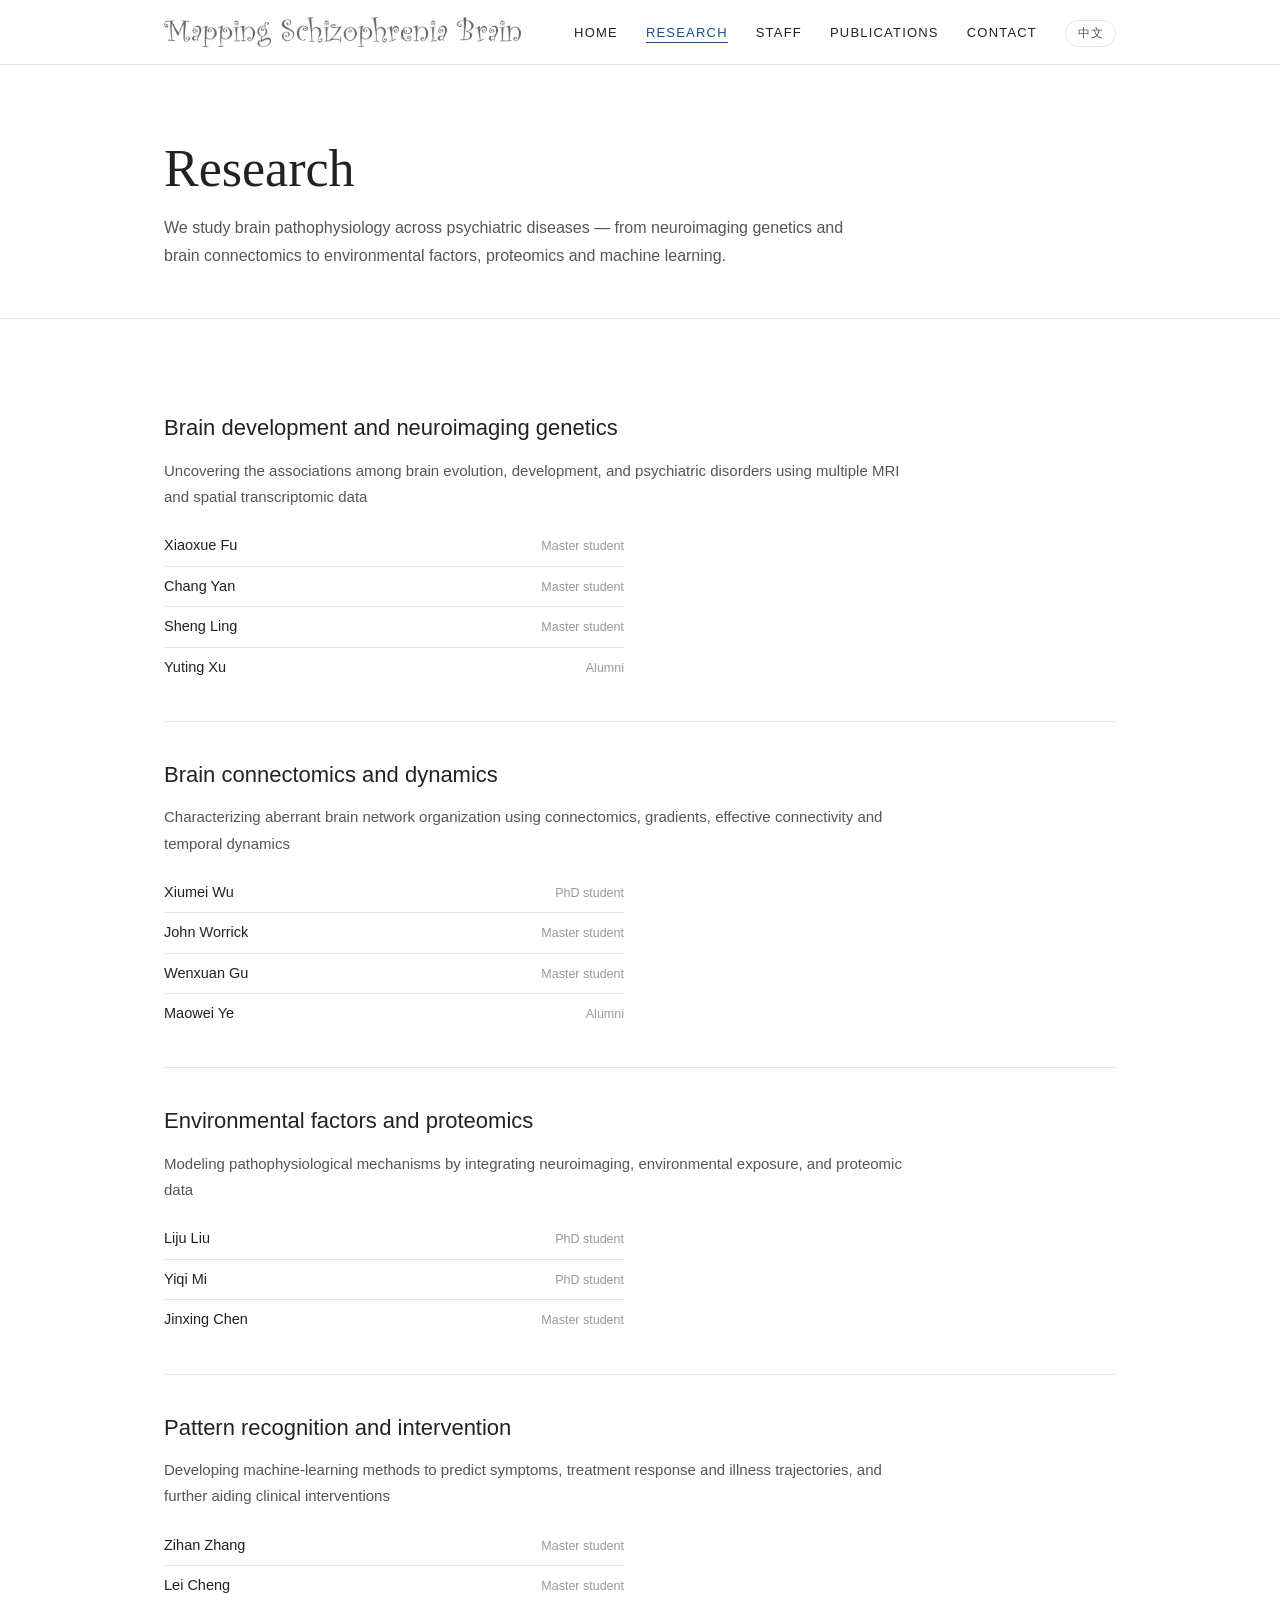
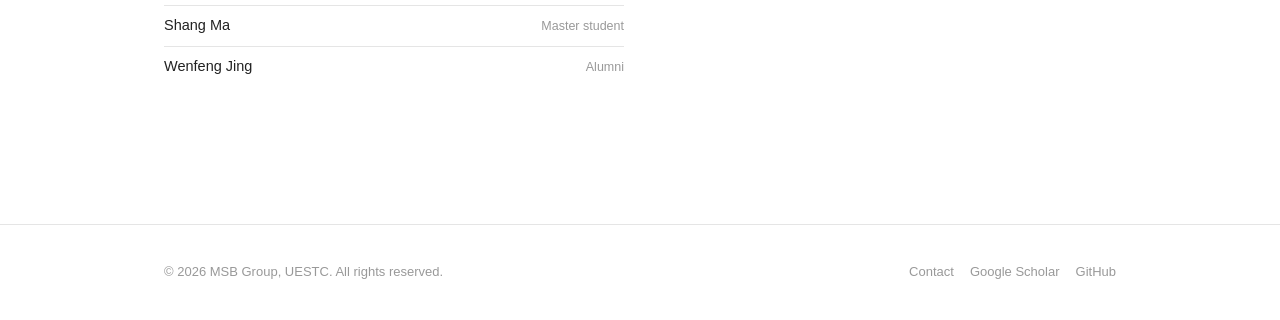
==== research/index.html @ 4503dab4 "feat: rebuild home (6 sections), rename people to staff, add research/highlights data, new logos, ge" ====
<!DOCTYPE html>
<html lang="en">
<head>
  <meta charset="utf-8">
  <meta name="viewport" content="width=device-width, initial-scale=1">
  <title>Research — MSB | UESTC</title>
  <meta name="description" content="Research directions of the MSB group: brain development and neuroimaging genetics, brain connectomics and dynamics, environmental factors and proteomics, pattern recognition and intervention.">
  <link rel="icon" type="image/svg+xml" href="/assets/img/logo-square.svg">
  <link rel="stylesheet" href="/assets/css/style.css">
</head>
<body data-page="research">
  <div id="site-header"></div>

  <main>
    <section class="page-head">
      <div class="wrap">
        <h1 data-i18n="research.title"></h1>
        <p data-i18n="research.lead"></p>
      </div>
    </section>

    <section class="page-body">
      <div class="wrap">
        <div id="research-list"></div>
      </div>
    </section>
  </main>

  <div id="site-footer"></div>
  <script src="/assets/js/site.js"></script>
  <script src="/assets/js/research.js"></script>
</body>
</html>
---- assets/css/style.css ----
/* ============================================================
   MSB — Mapping Schizophrenia Brain · Design System
   Minimal academic style (inspired by cng-lab.github.io)
   ============================================================ */

:root {
  --accent: #1a4f8a;
  --accent-soft: #e8f0f8;
  --text: #222;
  --text-2: #555;
  --text-3: #999;
  --line: #e5e5e5;
  --bg: #ffffff;
  --bg-soft: #fafafa;
  --maxw: 1000px;
  --font-sans: "Helvetica Neue", Helvetica, Arial, "PingFang SC", "Hiragino Sans GB", "Microsoft YaHei", sans-serif;
  --font-serif: Georgia, "Times New Roman", "Songti SC", serif;
}

* { margin: 0; padding: 0; box-sizing: border-box; }

html { scroll-behavior: smooth; }

body {
  font-family: var(--font-sans);
  font-weight: 300;
  line-height: 1.75;
  color: var(--text);
  background: var(--bg);
  -webkit-font-smoothing: antialiased;
}

.wrap { max-width: var(--maxw); margin: 0 auto; padding: 0 24px; }

a { color: var(--accent); text-decoration: none; }
a:hover { text-decoration: underline; }

img { max-width: 100%; display: block; }

/* ---------------- Header / Nav ---------------- */
.site-header {
  position: sticky;
  top: 0;
  z-index: 100;
  background: rgba(255, 255, 255, 0.96);
  backdrop-filter: blur(6px);
  border-bottom: 1px solid var(--line);
}

.nav-wrap {
  display: flex;
  align-items: center;
  justify-content: space-between;
  height: 64px;
}

.brand { display: flex; align-items: center; gap: 10px; color: var(--text); }
.brand:hover { text-decoration: none; }

.brand-logo { height: 30px; width: auto; display: block; }

.nav-links { display: flex; align-items: center; gap: 28px; list-style: none; }

.nav-links a {
  color: var(--text);
  font-size: 13px;
  font-weight: 500;
  letter-spacing: 1.2px;
  text-transform: uppercase;
  padding-bottom: 2px;
  border-bottom: 1.5px solid transparent;
}

.nav-links a:hover { color: var(--accent); text-decoration: none; }
.nav-links a.active { color: var(--accent); border-bottom-color: var(--accent); }

.lang-toggle {
  font-family: var(--font-sans);
  font-size: 12px;
  letter-spacing: 0.5px;
  color: var(--text-2);
  background: none;
  border: 1px solid var(--line);
  border-radius: 999px;
  padding: 4px 12px;
  cursor: pointer;
  transition: all 0.2s;
}
.lang-toggle:hover { color: var(--accent); border-color: var(--accent); }

.menu-btn { display: none; background: none; border: none; font-size: 20px; cursor: pointer; color: var(--text); }

/* ---------------- Main ---------------- */
main { min-height: 70vh; }

.page-body { padding: 56px 0 80px; }

/* Hero */
.hero { padding: 88px 0 64px; border-bottom: 1px solid var(--line); }

.hero-mark { height: 104px; width: auto; margin-bottom: 30px; }

.hero h1 {
  font-family: var(--font-serif);
  font-size: 52px;
  font-weight: 400;
  line-height: 1.22;
  max-width: 900px;
  margin-bottom: 26px;
}

.hero p { font-size: 18px; color: var(--text-2); max-width: 780px; }

/* Section */
.section { padding: 64px 0; border-bottom: 1px solid var(--line); }
.section:last-child { border-bottom: none; }

.section-title {
  font-family: var(--font-serif);
  font-size: 32px;
  font-weight: 400;
  margin-bottom: 8px;
}

.section-sub { color: var(--text-3); font-size: 14px; margin-bottom: 40px; letter-spacing: 0.3px; }

h2.block-title {
  font-size: 15px;
  font-weight: 600;
  letter-spacing: 2px;
  text-transform: uppercase;
  color: var(--text-2);
  margin: 48px 0 24px;
  padding-top: 40px;
  border-top: 1px solid var(--line);
}
h2.block-title:first-of-type { border-top: none; padding-top: 0; margin-top: 0; }

/* Page header (sub pages) */
.page-head { padding: 72px 0 48px; border-bottom: 1px solid var(--line); margin-bottom: 0; }
.page-head h1 { font-family: var(--font-serif); font-size: 52px; font-weight: 400; line-height: 1.22; margin-bottom: 14px; }
.page-head p { color: var(--text-2); max-width: 680px; font-size: 16px; }

/* Research directions (research page) */
.res-block { padding: 34px 0; border-bottom: 1px solid var(--line); }
.res-block:last-child { border-bottom: none; }
.res-block h3 { font-size: 22px; font-weight: 500; margin-bottom: 10px; }
.res-block .dir-desc { font-size: 15px; max-width: 760px; }
.res-block .dir-members { max-width: 460px; margin-top: 16px; }

/* People */
.pi-card {
  display: grid;
  grid-template-columns: 160px 1fr;
  gap: 36px;
  align-items: start;
  padding: 40px;
  background: var(--bg-soft);
  border: 1px solid var(--line);
  border-radius: 12px;
  margin-bottom: 8px;
}

.pi-card h3 { font-size: 24px; font-weight: 500; margin-bottom: 4px; }
.pi-card .pi-role { color: var(--accent); font-size: 14px; font-weight: 500; margin-bottom: 12px; }
.pi-card p { color: var(--text-2); font-size: 14.5px; margin-bottom: 10px; }

.people-grid {
  display: grid;
  grid-template-columns: repeat(auto-fill, minmax(280px, 1fr));
  gap: 20px;
}

.member-card {
  border: 1px solid var(--line);
  border-radius: 12px;
  padding: 28px;
  display: flex;
  gap: 18px;
  align-items: flex-start;
  transition: border-color 0.2s, box-shadow 0.2s;
  background: var(--bg);
}
.member-card:hover { border-color: #cfd8e3; box-shadow: 0 4px 16px rgba(26, 79, 138, 0.06); }

.avatar {
  width: 64px;
  height: 64px;
  border-radius: 50%;
  object-fit: cover;
  flex-shrink: 0;
  background: var(--accent-soft);
  color: var(--accent);
  display: flex;
  align-items: center;
  justify-content: center;
  font-weight: 600;
  font-size: 20px;
  letter-spacing: 0.5px;
}
.avatar.lg { width: 160px; height: 160px; font-size: 42px; border-radius: 16px; }

.member-info { min-width: 0; }
.member-name { font-size: 17px; font-weight: 500; }
.member-role { font-size: 12.5px; color: var(--accent); font-weight: 500; margin: 2px 0 8px; }
.member-research { font-size: 13.5px; color: var(--text-2); line-height: 1.6; margin-bottom: 10px; }

.member-links { display: flex; gap: 10px; }
.member-links a { color: var(--text-3); display: inline-flex; }
.member-links a:hover { color: var(--accent); }
.member-links svg { width: 18px; height: 18px; }

.member-dest { font-size: 13px; color: var(--text-3); margin-top: 6px; }

/* Publications */
.pub-stats {
  display: flex;
  gap: 48px;
  flex-wrap: wrap;
  padding: 28px 0;
}

.pub-stat .num { font-family: var(--font-serif); font-size: 34px; color: var(--text); line-height: 1.1; }
.pub-stat .lbl { font-size: 12px; letter-spacing: 1px; text-transform: uppercase; color: var(--text-3); margin-top: 4px; }

.pub-toolbar {
  display: flex;
  justify-content: space-between;
  align-items: center;
  gap: 16px;
  flex-wrap: wrap;
  margin: 8px 0 8px;
}

.pub-search {
  font-family: var(--font-sans);
  font-size: 14px;
  padding: 8px 14px;
  border: 1px solid var(--line);
  border-radius: 999px;
  width: 280px;
  max-width: 100%;
  outline: none;
}
.pub-search:focus { border-color: var(--accent); }

.pub-updated { font-size: 12.5px; color: var(--text-3); }

.pub-year {
  font-family: var(--font-serif);
  font-size: 22px;
  color: var(--accent);
  margin: 36px 0 4px;
}

.pub-item { padding: 20px 0; border-bottom: 1px solid var(--line); }
.pub-item:last-child { border-bottom: none; }

.pub-title { font-size: 16px; font-weight: 500; line-height: 1.5; }
.pub-title a { color: var(--text); }
.pub-title a:hover { color: var(--accent); }

.pub-authors { font-size: 13.5px; color: var(--text-2); margin-top: 4px; }
.pub-venue { font-size: 13px; color: var(--text-3); font-style: italic; margin-top: 2px; }

.pub-cite {
  display: inline-block;
  font-size: 12px;
  color: var(--accent);
  background: var(--accent-soft);
  border-radius: 999px;
  padding: 1px 10px;
  margin-top: 8px;
}

.pagination { display: flex; gap: 8px; justify-content: center; margin-top: 48px; flex-wrap: wrap; }
.pagination button {
  font-family: var(--font-sans);
  min-width: 36px;
  height: 36px;
  border: 1px solid var(--line);
  background: var(--bg);
  border-radius: 8px;
  font-size: 13.5px;
  color: var(--text-2);
  cursor: pointer;
}
.pagination button:hover { border-color: var(--accent); color: var(--accent); }
.pagination button.cur { background: var(--accent); border-color: var(--accent); color: #fff; }
.pagination button:disabled { opacity: 0.35; cursor: default; }

/* Contact */
.contact-grid { display: grid; grid-template-columns: 1.2fr 1fr; gap: 56px; align-items: start; }
.contact-item { padding: 22px 0; border-bottom: 1px solid var(--line); }
.contact-item:first-child { padding-top: 0; }
.contact-item h3 { font-size: 13px; letter-spacing: 1.5px; text-transform: uppercase; color: var(--text-3); font-weight: 500; margin-bottom: 8px; }
.contact-item p { font-size: 16px; }
.qr-box { text-align: center; }
.qr-box img { width: 220px; margin: 0 auto 14px; border: 1px solid var(--line); border-radius: 12px; }
.qr-box p { font-size: 13.5px; color: var(--text-2); }

/* Footer */
.site-footer { border-top: 1px solid var(--line); padding: 36px 0; margin-top: 24px; }
.footer-inner {
  display: flex;
  justify-content: space-between;
  align-items: center;
  gap: 16px;
  flex-wrap: wrap;
  font-size: 13px;
  color: var(--text-3);
}
.footer-inner a { color: var(--text-3); margin-left: 16px; }
.footer-inner a:hover { color: var(--accent); }

/* Utility */
.muted { color: var(--text-3); }
.mt-24 { margin-top: 24px; }

/* ---------------- Home: research directions ---------------- */
.dir-grid {
  display: grid;
  grid-template-columns: repeat(2, 1fr);
  gap: 22px;
  margin-top: 8px;
}

.dir-card {
  border: 1px solid var(--line);
  border-radius: 14px;
  padding: 28px 30px;
  transition: border-color 0.25s, box-shadow 0.25s;
}
.dir-card:hover { border-color: #cfd8e3; box-shadow: 0 6px 22px rgba(26, 79, 138, 0.07); }

.dir-card h3 { font-size: 19px; font-weight: 500; line-height: 1.35; margin-bottom: 10px; }
.dir-desc { font-size: 14px; color: var(--text-2); margin-bottom: 16px; }

.dir-members { list-style: none; }
.dir-members li {
  display: flex;
  justify-content: space-between;
  align-items: baseline;
  gap: 12px;
  padding: 7px 0;
  border-top: 1px solid var(--line);
  font-size: 14.5px;
}
.dir-members li:first-child { border-top: none; }
.dir-members a { color: var(--text); }
.dir-members a:hover { color: var(--accent); text-decoration: none; }
.dir-role { font-size: 12.5px; color: var(--text-3); white-space: nowrap; }

/* ---------------- Home: recent publications ---------------- */
.papers-layout {
  display: grid;
  grid-template-columns: minmax(0, 360px) 1fr;
  gap: 44px;
  align-items: start;
  margin-top: 8px;
}

.papers-carousel { position: relative; }

.pc-viewport {
  overflow: hidden;
  border-radius: 12px;
  border: 1px solid var(--line);
  background: var(--bg-soft);
}

.pc-track { display: flex; transition: transform 0.5s cubic-bezier(0.22, 0.61, 0.36, 1); }

.pc-slide { flex: 0 0 100%; display: block; }

.pc-cover {
  position: relative;
  display: flex;
  align-items: center;
  justify-content: center;
  aspect-ratio: 3 / 4;
  overflow: hidden;
}
.pc-cover img { width: 100%; height: 100%; object-fit: cover; display: block; }

.pc-fallback {
  display: none;
  flex-direction: column;
  gap: 12px;
  padding: 30px 26px;
  text-align: center;
}
.pc-cover.no-cover { background: linear-gradient(160deg, #eef3f9, #dde7f2); }
.pc-cover.no-cover img { display: none; }
.pc-cover.no-cover .pc-fallback { display: flex; }
.pc-fallback .pc-venue { font-size: 11.5px; letter-spacing: 1px; text-transform: uppercase; color: var(--accent); font-weight: 600; }
.pc-fallback .pc-title { font-family: var(--font-serif); font-size: 16px; line-height: 1.5; color: var(--text); }

.pc-arrow {
  position: absolute;
  top: 50%;
  transform: translateY(-50%);
  width: 38px;
  height: 38px;
  border-radius: 50%;
  border: 1px solid var(--line);
  background: rgba(255, 255, 255, 0.94);
  color: var(--text-2);
  font-size: 18px;
  line-height: 1;
  cursor: pointer;
  display: flex;
  align-items: center;
  justify-content: center;
  transition: border-color 0.2s, color 0.2s;
  z-index: 2;
}
.pc-arrow:hover { border-color: var(--accent); color: var(--accent); }
.pc-prev { left: 10px; }
.pc-next { right: 10px; }

.papers-list { list-style: none; }
.papers-list li {
  padding: 16px 0;
  border-bottom: 1px solid var(--line);
}
.papers-list li:first-child { padding-top: 0; }
.papers-list li:last-child { border-bottom: none; }
.papers-list a { color: var(--text); font-size: 15.5px; font-weight: 500; line-height: 1.5; }
.papers-list a:hover { color: var(--accent); text-decoration: none; }
.papers-list li.active a { color: var(--accent); }
.paper-meta { display: flex; gap: 14px; align-items: center; margin-top: 6px; flex-wrap: wrap; }
.paper-venue { font-size: 13px; color: var(--text-3); font-style: italic; }
.paper-cite { font-size: 12px; color: var(--accent); background: var(--accent-soft); border-radius: 999px; padding: 1px 10px; }

/* ---------------- Home: team photo ---------------- */
.team-link { display: block; }
.team-link:hover { text-decoration: none; }

.team-photo {
  position: relative;
  margin: 8px 0 0;
  border-radius: 16px;
  overflow: hidden;
  border: 1px solid var(--line);
  transition: transform 0.5s cubic-bezier(0.22, 0.61, 0.36, 1);
}
.team-photo img {
  width: 100%;
  height: auto;
  display: block;
  transform-origin: center center;
}
.team-link:hover .team-photo { transform: scale(1.008); }

.team-cta {
  display: inline-block;
  margin-top: 14px;
  font-size: 13.5px;
  color: var(--accent);
  letter-spacing: 0.3px;
}
.team-link:hover .team-cta { text-decoration: underline; }

/* ---------------- Home: Principal Investigator ---------------- */
.pi-layout {
  display: grid;
  grid-template-columns: 280px 1fr;
  gap: 48px;
  align-items: start;
  margin-top: 12px;
}

.pi-photo {
  width: 100%;
  border-radius: 14px;
  border: 1px solid var(--line);
  display: block;
}

.pi-info h3 { font-size: 28px; font-weight: 500; margin-bottom: 6px; }
.pi-title { font-size: 15px; margin-bottom: 10px; }
.pi-title a { color: var(--accent); }
.pi-affil { font-size: 14px; color: var(--text-2); margin-bottom: 24px; }

.cv-head {
  font-size: 13px;
  font-weight: 600;
  letter-spacing: 1.6px;
  text-transform: uppercase;
  color: var(--text-3);
  margin: 22px 0 10px;
}

.cv-list { list-style: none; }
.cv-list li {
  position: relative;
  padding: 5px 0 5px 18px;
  font-size: 14.5px;
  color: var(--text-2);
}
.cv-list li::before {
  content: "";
  position: absolute;
  left: 0;
  top: 14px;
  width: 6px;
  height: 6px;
  border-radius: 50%;
  background: var(--accent);
  opacity: 0.55;
}

/* ---------------- Home: funding ---------------- */
.funding-list { list-style: none; }
.funding-list li {
  padding: 16px 0;
  border-bottom: 1px solid var(--line);
  font-size: 15px;
  color: var(--text-2);
  line-height: 1.7;
}
.funding-list li:last-child { border-bottom: none; }

/* ---------------- Carousel (people page) ---------------- */
.carousel { position: relative; margin-top: 4px; }

.carousel-viewport {
  overflow: hidden;
  border-radius: 14px;
  border: 1px solid var(--line);
  background: var(--bg-soft);
}

.carousel-track {
  display: flex;
  transition: transform 0.65s cubic-bezier(0.22, 0.61, 0.36, 1);
  will-change: transform;
}

.carousel-slide {
  position: relative;
  flex: 0 0 100%;
  margin: 0;
  aspect-ratio: 3 / 2;
}

.carousel-slide img {
  width: 100%;
  height: 100%;
  object-fit: cover;
  display: block;
}

.carousel-cap {
  position: absolute;
  left: 0;
  right: 0;
  bottom: 0;
  padding: 34px 18px 12px;
  font-size: 13.5px;
  color: #fff;
  background: linear-gradient(transparent, rgba(0, 0, 0, 0.55));
  pointer-events: none;
}

.carousel-arrow {
  position: absolute;
  top: 50%;
  transform: translateY(-50%);
  width: 42px;
  height: 42px;
  border-radius: 50%;
  border: 1px solid var(--line);
  background: rgba(255, 255, 255, 0.92);
  color: var(--text-2);
  font-size: 20px;
  line-height: 1;
  cursor: pointer;
  display: flex;
  align-items: center;
  justify-content: center;
  opacity: 0;
  transition: opacity 0.25s, border-color 0.2s, color 0.2s;
  z-index: 2;
}
.carousel:hover .carousel-arrow,
.carousel-arrow:focus-visible { opacity: 1; }
.carousel-arrow:hover { border-color: var(--accent); color: var(--accent); }
.carousel-prev { left: 14px; }
.carousel-next { right: 14px; }

.carousel-dots {
  display: flex;
  justify-content: center;
  gap: 8px;
  margin-top: 16px;
}

.carousel-dot {
  width: 8px;
  height: 8px;
  padding: 0;
  border: none;
  border-radius: 50%;
  background: #cfd8e3;
  cursor: pointer;
  transition: background 0.25s, transform 0.25s;
}
.carousel-dot:hover { background: #a9b8c9; }
.carousel-dot.active { background: var(--accent); transform: scale(1.3); }

@media (prefers-reduced-motion: reduce) {
  .carousel-track { transition: none; }
}

/* ---------------- Member JSON generator ---------------- */
.mform {
  display: grid;
  grid-template-columns: repeat(2, 1fr);
  gap: 18px;
}
.mform .full { grid-column: 1 / -1; }

.mfield label {
  display: block;
  font-size: 13px;
  font-weight: 500;
  color: var(--text-2);
  margin-bottom: 6px;
}

.mfield input[type="text"],
.mfield input[type="url"],
.mfield input[type="email"],
.mfield input[type="number"],
.mfield select {
  width: 100%;
  font: inherit;
  font-size: 14px;
  padding: 9px 12px;
  border: 1px solid var(--line);
  border-radius: 8px;
  color: var(--text);
  background: var(--bg);
}
.mfield input:focus, .mfield select:focus { outline: none; border-color: var(--accent); }

.mfield .hint { font-size: 12px; color: var(--text-3); margin-top: 5px; }

.checkfield .check {
  display: flex;
  align-items: center;
  gap: 8px;
  font-weight: 400;
  font-size: 14px;
  color: var(--text-2);
}
.checkfield input { width: auto; }

.mform-actions {
  display: flex;
  align-items: center;
  gap: 14px;
  margin-top: 26px;
  flex-wrap: wrap;
}

.mbtn {
  font: inherit;
  font-size: 14px;
  padding: 10px 22px;
  border-radius: 999px;
  border: 1px solid var(--line);
  background: var(--bg);
  color: var(--text);
  cursor: pointer;
  transition: border-color 0.2s, color 0.2s, background 0.2s;
}
.mbtn:hover { border-color: var(--accent); color: var(--accent); }
.mbtn.primary { background: var(--accent); border-color: var(--accent); color: #fff; }
.mbtn.primary:hover { background: #16437a; color: #fff; }

.mj-status { font-size: 13px; color: var(--accent); }

.mj-output {
  background: var(--bg-soft);
  border: 1px solid var(--line);
  border-radius: 10px;
  padding: 18px;
  overflow: auto;
  max-height: 420px;
  font-family: Consolas, Menlo, monospace;
  font-size: 12.5px;
  line-height: 1.6;
}

.mj-steps { padding-left: 22px; font-size: 15px; color: var(--text-2); }
.mj-steps li { padding: 6px 0; }

@media (max-width: 800px) {
  .mform { grid-template-columns: 1fr; }
}

/* ---------------- Responsive ---------------- */
@media (max-width: 800px) {
  .menu-btn { display: block; }
  .brand-logo { height: 22px; }

  .nav-links {
    display: none;
    position: absolute;
    top: 64px;
    left: 0;
    right: 0;
    background: var(--bg);
    flex-direction: column;
    align-items: center;
    gap: 0;
    padding: 12px 0 20px;
    border-bottom: 1px solid var(--line);
    box-shadow: 0 8px 16px rgba(0, 0, 0, 0.04);
  }
  .nav-links.open { display: flex; }
  .nav-links li { padding: 10px 0; }
  .nav-links .lang-item { margin-top: 8px; }

  .hero { padding: 56px 0 44px; }
  .hero-mark { height: 70px; margin-bottom: 22px; }
  .hero h1 { font-size: 32px; }
  .page-head h1 { font-size: 32px; }

  .pi-card { grid-template-columns: 1fr; padding: 28px; }
  .avatar.lg { width: 120px; height: 120px; }

  .dir-grid { grid-template-columns: 1fr; }
  .papers-layout { grid-template-columns: 1fr; gap: 30px; }
  .papers-carousel { max-width: 320px; }
  .pi-layout { grid-template-columns: 1fr; gap: 26px; }
  .pi-photo { max-width: 220px; }
  .contact-grid { grid-template-columns: 1fr; gap: 32px; }
  .pub-stats { gap: 28px; }
  .pub-search { width: 100%; }
}
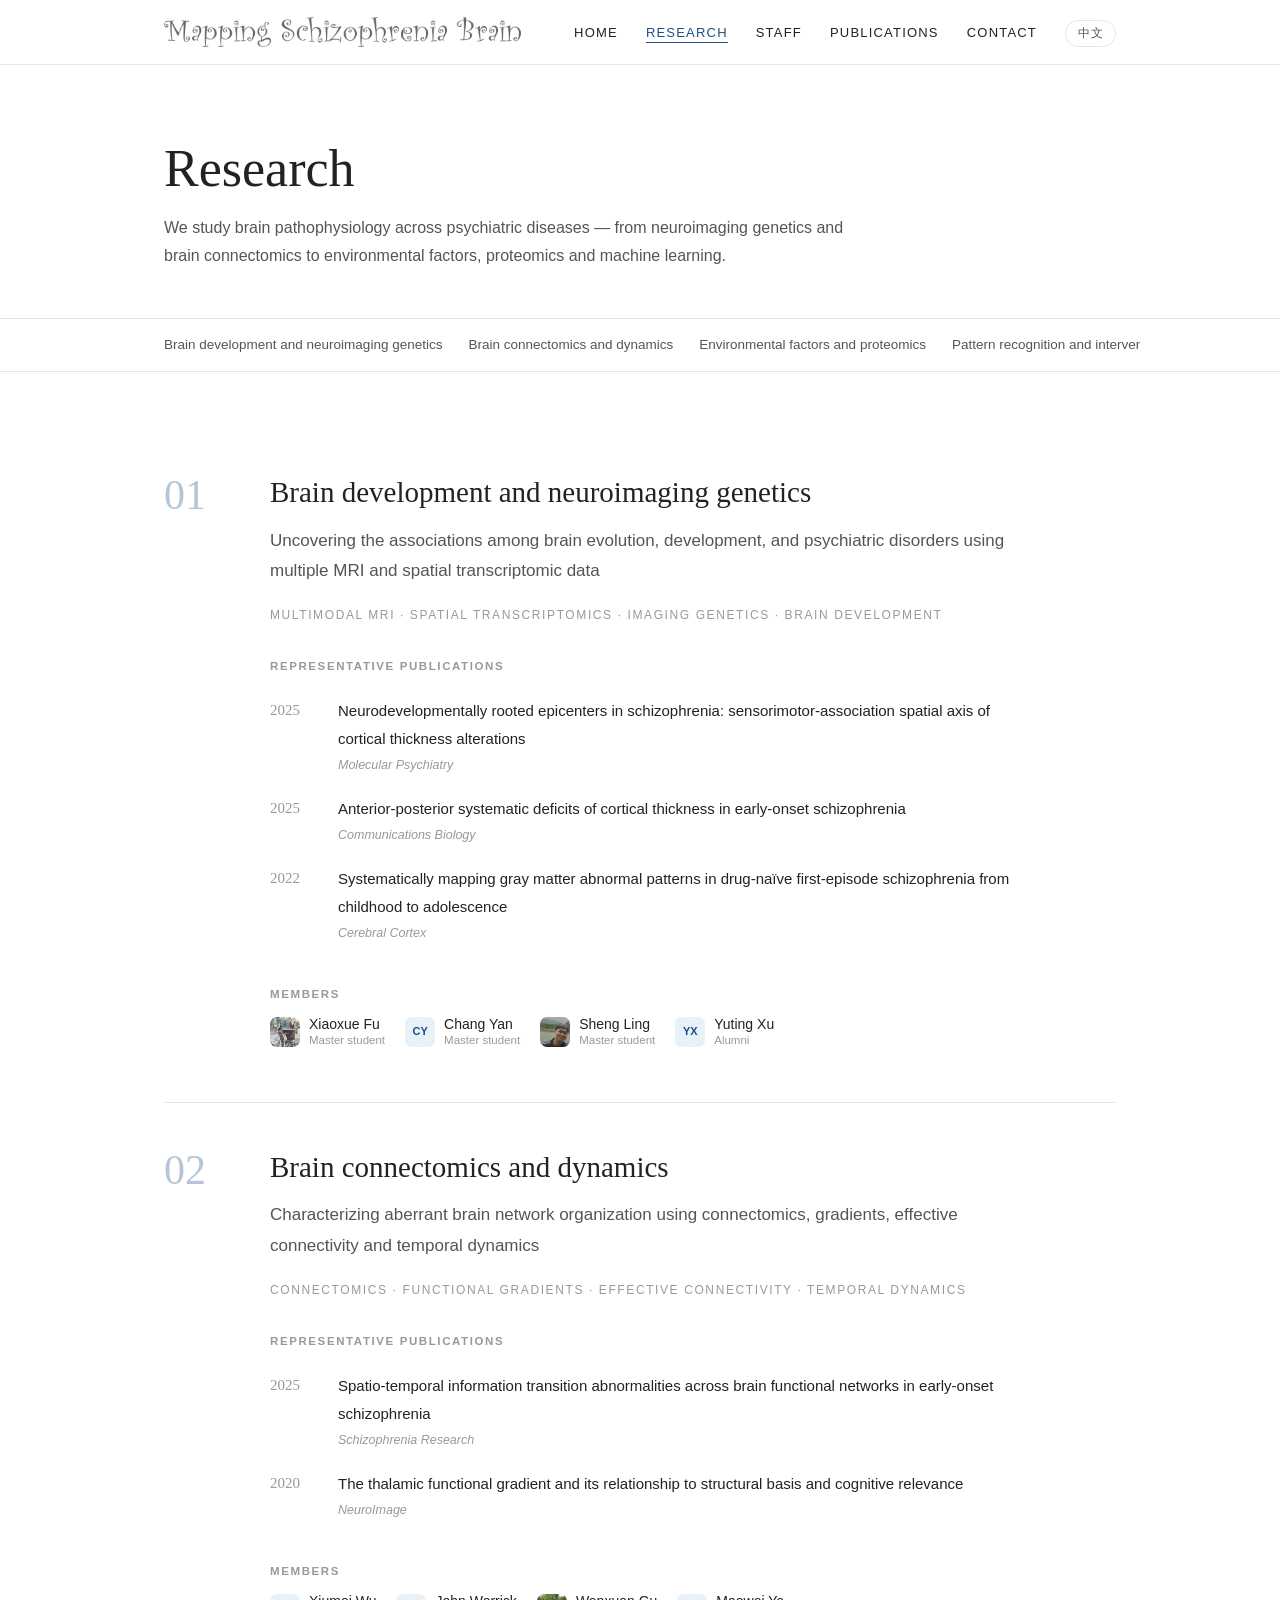
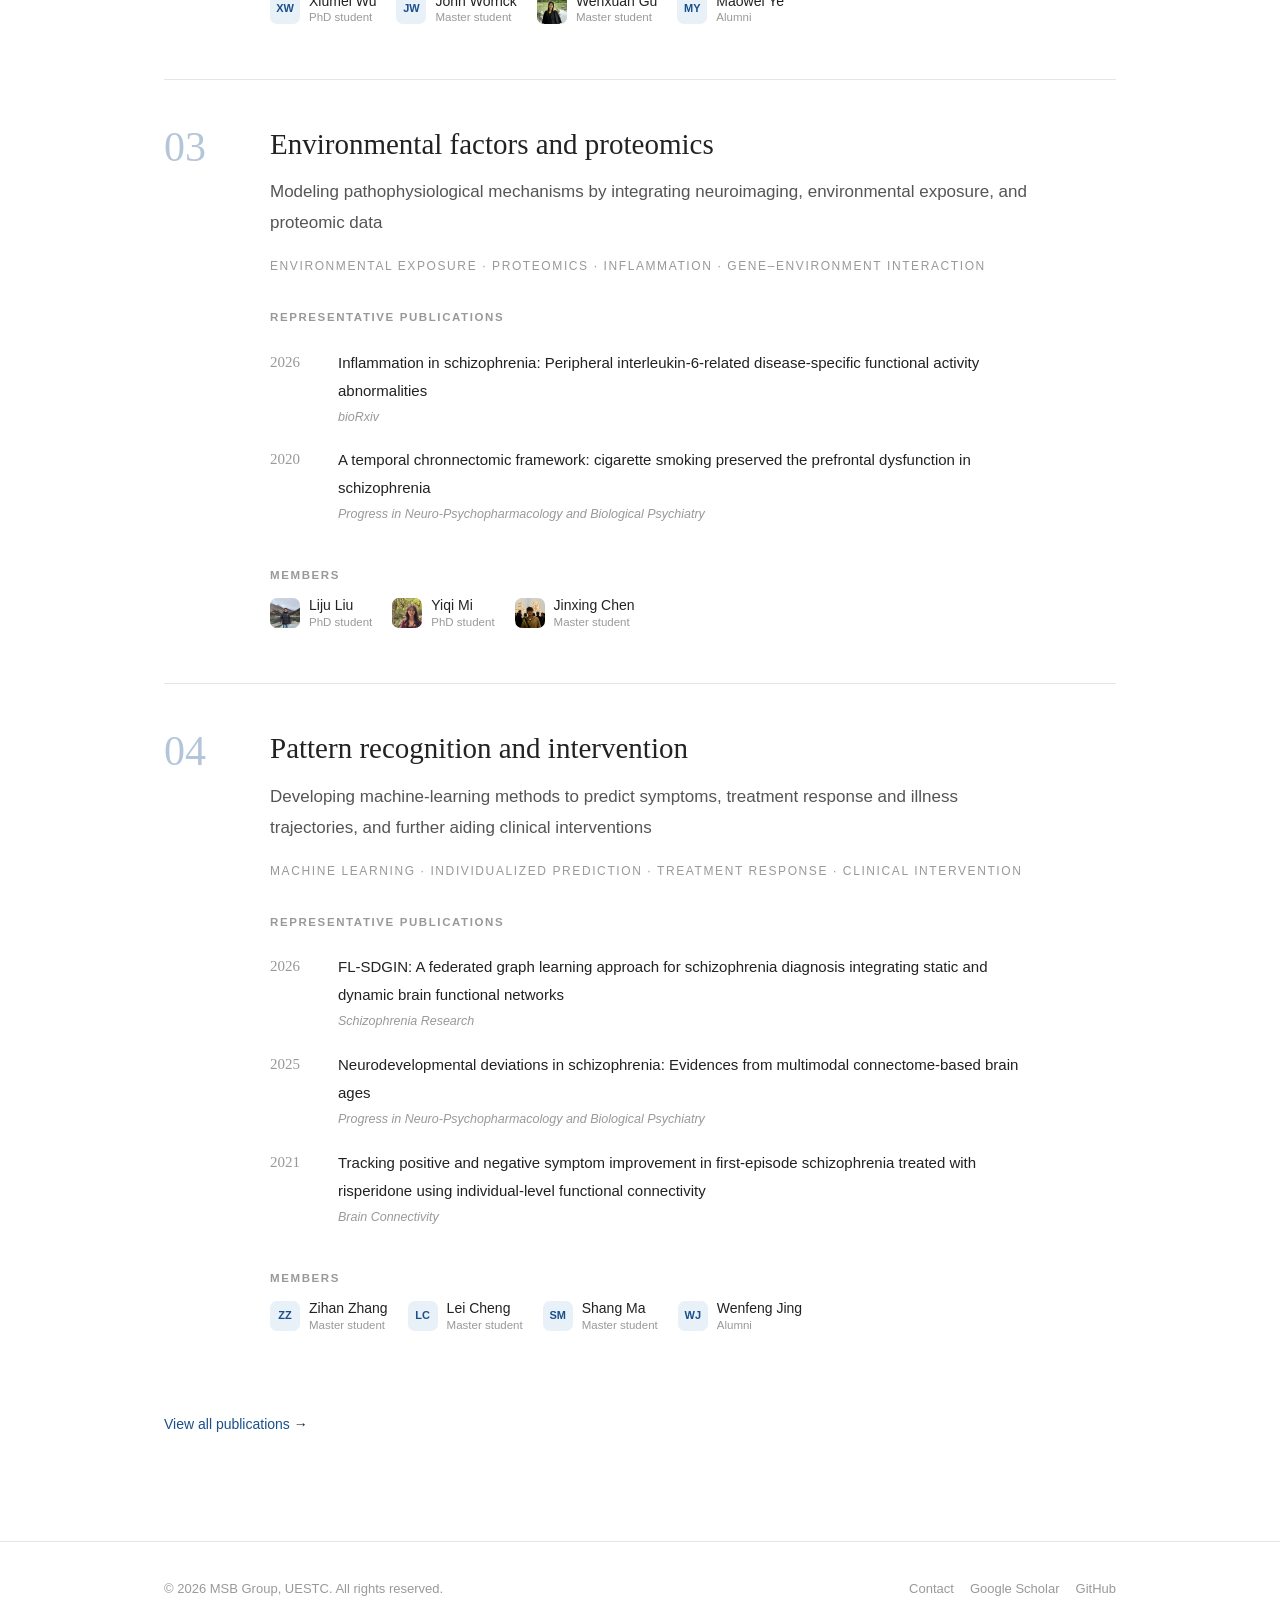
==== commit 29112f31: "style(research): magazine layout (index numbers, keyword line, hanging-year papers, member avatars, " ====
--- a/research/index.html
+++ b/research/index.html
@@ -19,9 +19,14 @@
       </div>
     </section>
 
+    <nav class="res-nav" id="research-nav"></nav>
+
     <section class="page-body">
       <div class="wrap">
         <div id="research-list"></div>
+        <p class="res-allpubs">
+          <a href="/publications/" data-i18n="research.allpubs"></a> →
+        </p>
       </div>
     </section>
   </main>
--- a/assets/css/style.css
+++ b/assets/css/style.css
@@ -141,12 +141,102 @@
 .page-head h1 { font-family: var(--font-serif); font-size: 52px; font-weight: 400; line-height: 1.22; margin-bottom: 14px; }
 .page-head p { color: var(--text-2); max-width: 680px; font-size: 16px; }
 
-/* Research directions (research page) */
-.res-block { padding: 34px 0; border-bottom: 1px solid var(--line); }
+/* Research page: magazine layout */
+.res-nav {
+  position: sticky;
+  top: 64px;
+  z-index: 90;
+  background: var(--bg);
+  border-bottom: 1px solid var(--line);
+}
+.res-nav-inner {
+  display: flex;
+  gap: 26px;
+  padding-top: 14px;
+  padding-bottom: 14px;
+  overflow-x: auto;
+}
+.res-nav a { font-size: 13.5px; color: var(--text-2); white-space: nowrap; }
+.res-nav a:hover { color: var(--accent); text-decoration: none; }
+
+.res-block {
+  display: grid;
+  grid-template-columns: 76px 1fr;
+  gap: 10px 30px;
+  padding: 46px 0;
+  border-bottom: 1px solid var(--line);
+  scroll-margin-top: 132px;
+}
 .res-block:last-child { border-bottom: none; }
-.res-block h3 { font-size: 22px; font-weight: 500; margin-bottom: 10px; }
-.res-block .dir-desc { font-size: 15px; max-width: 760px; }
-.res-block .dir-members { max-width: 460px; margin-top: 16px; }
+
+.res-index {
+  font-family: var(--font-serif);
+  font-size: 42px;
+  line-height: 1;
+  color: var(--accent);
+  opacity: 0.32;
+}
+
+.res-body { max-width: 760px; }
+.res-block h3 {
+  font-family: var(--font-serif);
+  font-size: 29px;
+  font-weight: 400;
+  line-height: 1.3;
+  margin-bottom: 14px;
+}
+.res-desc { font-size: 17px; line-height: 1.8; color: var(--text-2); }
+.res-keywords {
+  margin-top: 18px;
+  font-size: 12px;
+  letter-spacing: 1.6px;
+  text-transform: uppercase;
+  color: var(--text-3);
+}
+
+.res-sub {
+  font-size: 11.5px;
+  font-weight: 600;
+  letter-spacing: 1.6px;
+  text-transform: uppercase;
+  color: var(--text-3);
+  margin: 30px 0 12px;
+}
+
+.res-papers { list-style: none; }
+.res-papers li { display: grid; grid-template-columns: 52px 1fr; gap: 16px; padding: 9px 0; }
+.res-year { font-family: var(--font-serif); font-size: 15px; color: var(--text-3); }
+.res-paper-body a { color: var(--text); font-size: 15px; line-height: 1.5; }
+.res-paper-body a:hover { color: var(--accent); }
+.res-paper-venue { display: block; font-size: 12.5px; color: var(--text-3); font-style: italic; margin-top: 2px; }
+
+.res-more { margin-top: 12px; font-size: 13px; }
+.res-ongoing { font-size: 13.5px; color: var(--text-3); font-style: italic; }
+
+.res-people { list-style: none; display: flex; flex-wrap: wrap; gap: 12px 20px; }
+.res-people li a { display: inline-flex; align-items: center; gap: 9px; color: var(--text); }
+.res-people li a:hover { color: var(--accent); text-decoration: none; }
+.res-avatar {
+  width: 30px;
+  height: 30px;
+  border-radius: 7px;
+  object-fit: cover;
+  background: var(--accent-soft);
+  flex-shrink: 0;
+}
+.res-avatar.is-initials {
+  display: inline-flex;
+  align-items: center;
+  justify-content: center;
+  font-size: 11px;
+  font-weight: 600;
+  color: var(--accent);
+}
+.res-person { display: flex; flex-direction: column; line-height: 1.25; }
+.res-person-name { font-size: 14px; }
+.res-person-role { font-size: 11.5px; color: var(--text-3); }
+
+.res-allpubs { margin-top: 34px; font-size: 14px; }
 
 /* People */
 .pi-card {
@@ -167,26 +257,51 @@
 
 .people-grid {
   display: grid;
-  grid-template-columns: repeat(auto-fill, minmax(280px, 1fr));
-  gap: 20px;
+  grid-template-columns: repeat(auto-fill, minmax(215px, 1fr));
+  gap: 22px;
 }
 
 .member-card {
   border: 1px solid var(--line);
-  border-radius: 12px;
-  padding: 28px;
-  display: flex;
-  gap: 18px;
-  align-items: flex-start;
-  transition: border-color 0.2s, box-shadow 0.2s;
+  border-radius: 14px;
+  padding: 0;
+  overflow: hidden;
+  display: block;
   background: var(--bg);
-}
-.member-card:hover { border-color: #cfd8e3; box-shadow: 0 4px 16px rgba(26, 79, 138, 0.06); }
+  transition: border-color 0.25s, box-shadow 0.25s, transform 0.25s;
+}
+.member-card:hover {
+  border-color: #cfd8e3;
+  box-shadow: 0 8px 24px rgba(26, 79, 138, 0.09);
+  transform: translateY(-2px);
+}
+
+.member-photo {
+  display: block;
+  width: 100%;
+  aspect-ratio: 1 / 1;
+  object-fit: cover;
+  background: var(--accent-soft);
+  transition: transform 0.5s cubic-bezier(0.22, 0.61, 0.36, 1);
+}
+.member-card:hover .member-photo { transform: scale(1.035); }
+
+.member-photo.is-initials {
+  display: flex;
+  align-items: center;
+  justify-content: center;
+  font-family: var(--font-serif);
+  font-size: 46px;
+  color: var(--accent);
+  letter-spacing: 1px;
+}
+
+.member-card .member-info { padding: 18px 20px 20px; }
 
 .avatar {
   width: 64px;
   height: 64px;
-  border-radius: 50%;
+  border-radius: 12px;
   object-fit: cover;
   flex-shrink: 0;
   background: var(--accent-soft);
@@ -198,7 +313,7 @@
   font-size: 20px;
   letter-spacing: 0.5px;
 }
-.avatar.lg { width: 160px; height: 160px; font-size: 42px; border-radius: 16px; }
+.avatar.lg { width: 180px; height: 180px; font-size: 42px; border-radius: 14px; }
 
 .member-info { min-width: 0; }
 .member-name { font-size: 17px; font-weight: 500; }
@@ -317,39 +432,26 @@
 .muted { color: var(--text-3); }
 .mt-24 { margin-top: 24px; }
 
-/* ---------------- Home: research directions ---------------- */
-.dir-grid {
-  display: grid;
-  grid-template-columns: repeat(2, 1fr);
-  gap: 22px;
-  margin-top: 8px;
-}
-
-.dir-card {
-  border: 1px solid var(--line);
-  border-radius: 14px;
-  padding: 28px 30px;
-  transition: border-color 0.25s, box-shadow 0.25s;
-}
-.dir-card:hover { border-color: #cfd8e3; box-shadow: 0 6px 22px rgba(26, 79, 138, 0.07); }
-
-.dir-card h3 { font-size: 19px; font-weight: 500; line-height: 1.35; margin-bottom: 10px; }
-.dir-desc { font-size: 14px; color: var(--text-2); margin-bottom: 16px; }
-
-.dir-members { list-style: none; }
-.dir-members li {
-  display: flex;
+/* ---------------- Home: research directions (names + deep link) ---------------- */
+.dir-names { list-style: none; margin-top: 8px; border-top: 1px solid var(--line); }
+.dir-names li { border-bottom: 1px solid var(--line); }
+.dir-names a {
+  display: flex;
+  align-items: baseline;
   justify-content: space-between;
-  align-items: baseline;
-  gap: 12px;
-  padding: 7px 0;
-  border-top: 1px solid var(--line);
-  font-size: 14.5px;
-}
-.dir-members li:first-child { border-top: none; }
-.dir-members a { color: var(--text); }
-.dir-members a:hover { color: var(--accent); text-decoration: none; }
-.dir-role { font-size: 12.5px; color: var(--text-3); white-space: nowrap; }
+  gap: 24px;
+  padding: 22px 4px;
+  font-size: 19px;
+  color: var(--text);
+}
+.dir-names a:hover { color: var(--accent); text-decoration: none; }
+.dir-names .dir-arrow {
+  color: var(--text-3);
+  font-size: 16px;
+  transition: transform 0.25s, color 0.25s;
+  flex-shrink: 0;
+}
+.dir-names a:hover .dir-arrow { color: var(--accent); transform: translateX(4px); }
 
 /* ---------------- Home: recent publications ---------------- */
 .papers-layout {
@@ -450,6 +552,20 @@
   height: auto;
   display: block;
   transform-origin: center center;
+  will-change: opacity, transform;
+}
+
+/* JS scroll states: engaged = follows scroll; snapping/releasing = auto absorb */
+.team-photo.is-engaged img {
+  opacity: var(--tp-o, 0);
+  transform: translateY(var(--tp-y, 0px)) scale(var(--tp-s, 1));
+  transition: none;
+}
+.team-photo.is-snapping img,
+.team-photo.is-releasing img {
+  opacity: var(--tp-o, 1);
+  transform: translateY(var(--tp-y, 0px)) scale(var(--tp-s, 1));
+  transition: opacity 0.5s ease-out, transform 0.55s cubic-bezier(0.22, 0.61, 0.36, 1);
 }
 .team-link:hover .team-photo { transform: scale(1.008); }
 
@@ -465,8 +581,8 @@
 /* ---------------- Home: Principal Investigator ---------------- */
 .pi-layout {
   display: grid;
-  grid-template-columns: 280px 1fr;
-  gap: 48px;
+  grid-template-columns: 360px 1fr;
+  gap: 52px;
   align-items: start;
   margin-top: 12px;
 }
@@ -482,6 +598,12 @@
 .pi-title { font-size: 15px; margin-bottom: 10px; }
 .pi-title a { color: var(--accent); }
 .pi-affil { font-size: 14px; color: var(--text-2); margin-bottom: 24px; }
+
+.cv-grid {
+  display: grid;
+  grid-template-columns: 1fr 1fr;
+  gap: 6px 44px;
+}
 
 .cv-head {
   font-size: 13px;
@@ -733,11 +855,18 @@
   .pi-card { grid-template-columns: 1fr; padding: 28px; }
   .avatar.lg { width: 120px; height: 120px; }
 
-  .dir-grid { grid-template-columns: 1fr; }
+  .dir-names a { font-size: 17px; padding: 18px 2px; }
+  .res-nav-inner { gap: 20px; }
+  .res-block { grid-template-columns: 1fr; gap: 6px; padding: 32px 0; scroll-margin-top: 120px; }
+  .res-index { font-size: 26px; }
+  .res-block h3 { font-size: 22px; }
+  .res-desc { font-size: 15.5px; line-height: 1.75; }
+  .res-papers li { grid-template-columns: 44px 1fr; gap: 10px; }
   .papers-layout { grid-template-columns: 1fr; gap: 30px; }
   .papers-carousel { max-width: 320px; }
   .pi-layout { grid-template-columns: 1fr; gap: 26px; }
-  .pi-photo { max-width: 220px; }
+  .pi-photo { max-width: 240px; }
+  .cv-grid { grid-template-columns: 1fr; }
   .contact-grid { grid-template-columns: 1fr; gap: 32px; }
   .pub-stats { gap: 28px; }
   .pub-search { width: 100%; }
